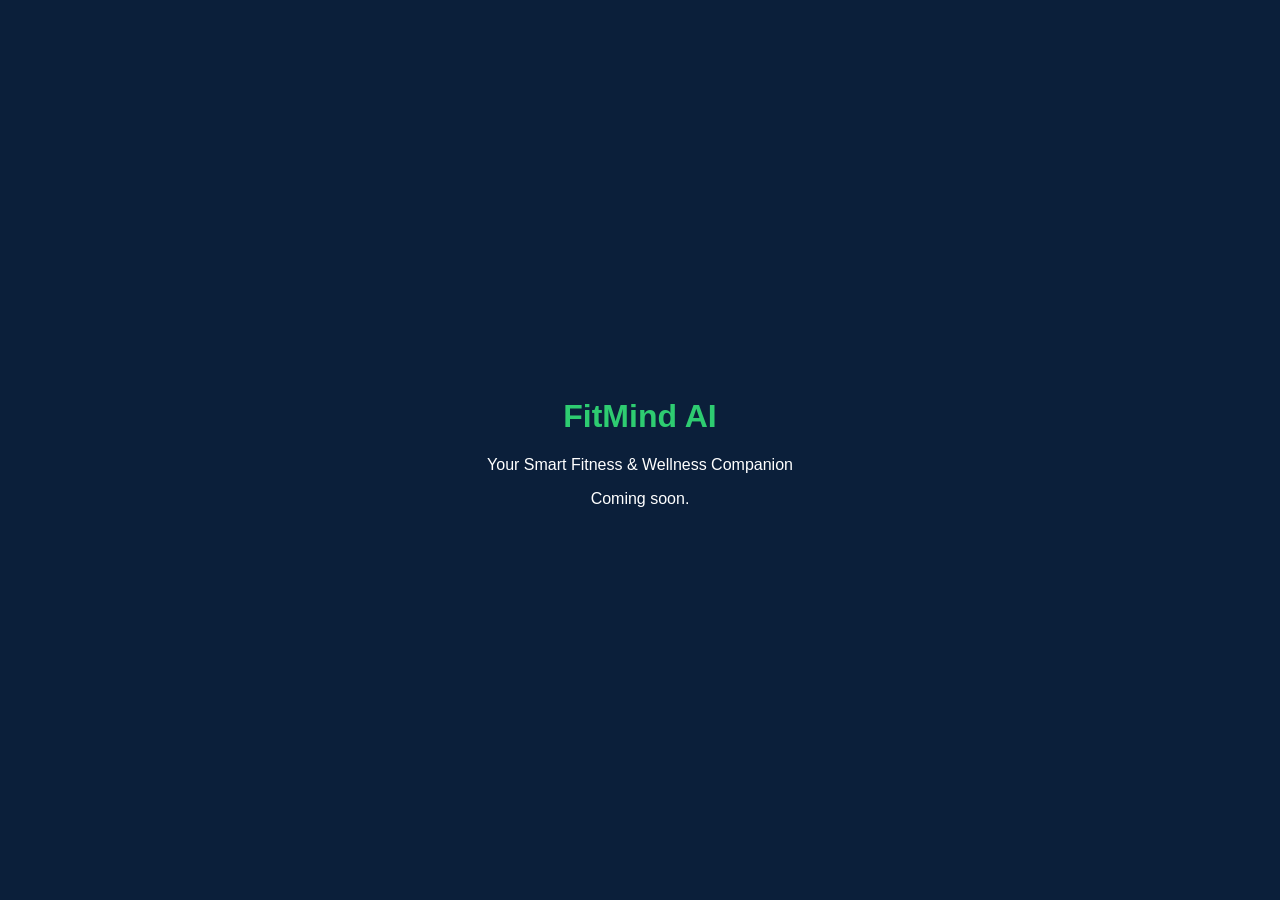
==== index.html @ f72f8e0f "Create index.html" ====
<!DOCTYPE html>
<html lang="en">
<head>
  <meta charset="UTF-8">
  <meta name="viewport" content="width=device-width, initial-scale=1">
  <title>FitMind AI</title>
  <style>
    body { margin:0; font-family:Arial,sans-serif; background:#0b1f3a; color:#fff;
           display:flex; min-height:100vh; align-items:center; justify-content:center; text-align:center; }
    h1 { color:#2ecc71; }
  </style>
</head>
<body>
  <main>
    <h1>FitMind AI</h1>
    <p>Your Smart Fitness &amp; Wellness Companion</p>
    <p>Coming soon.</p>
  </main>
</body>
</html>
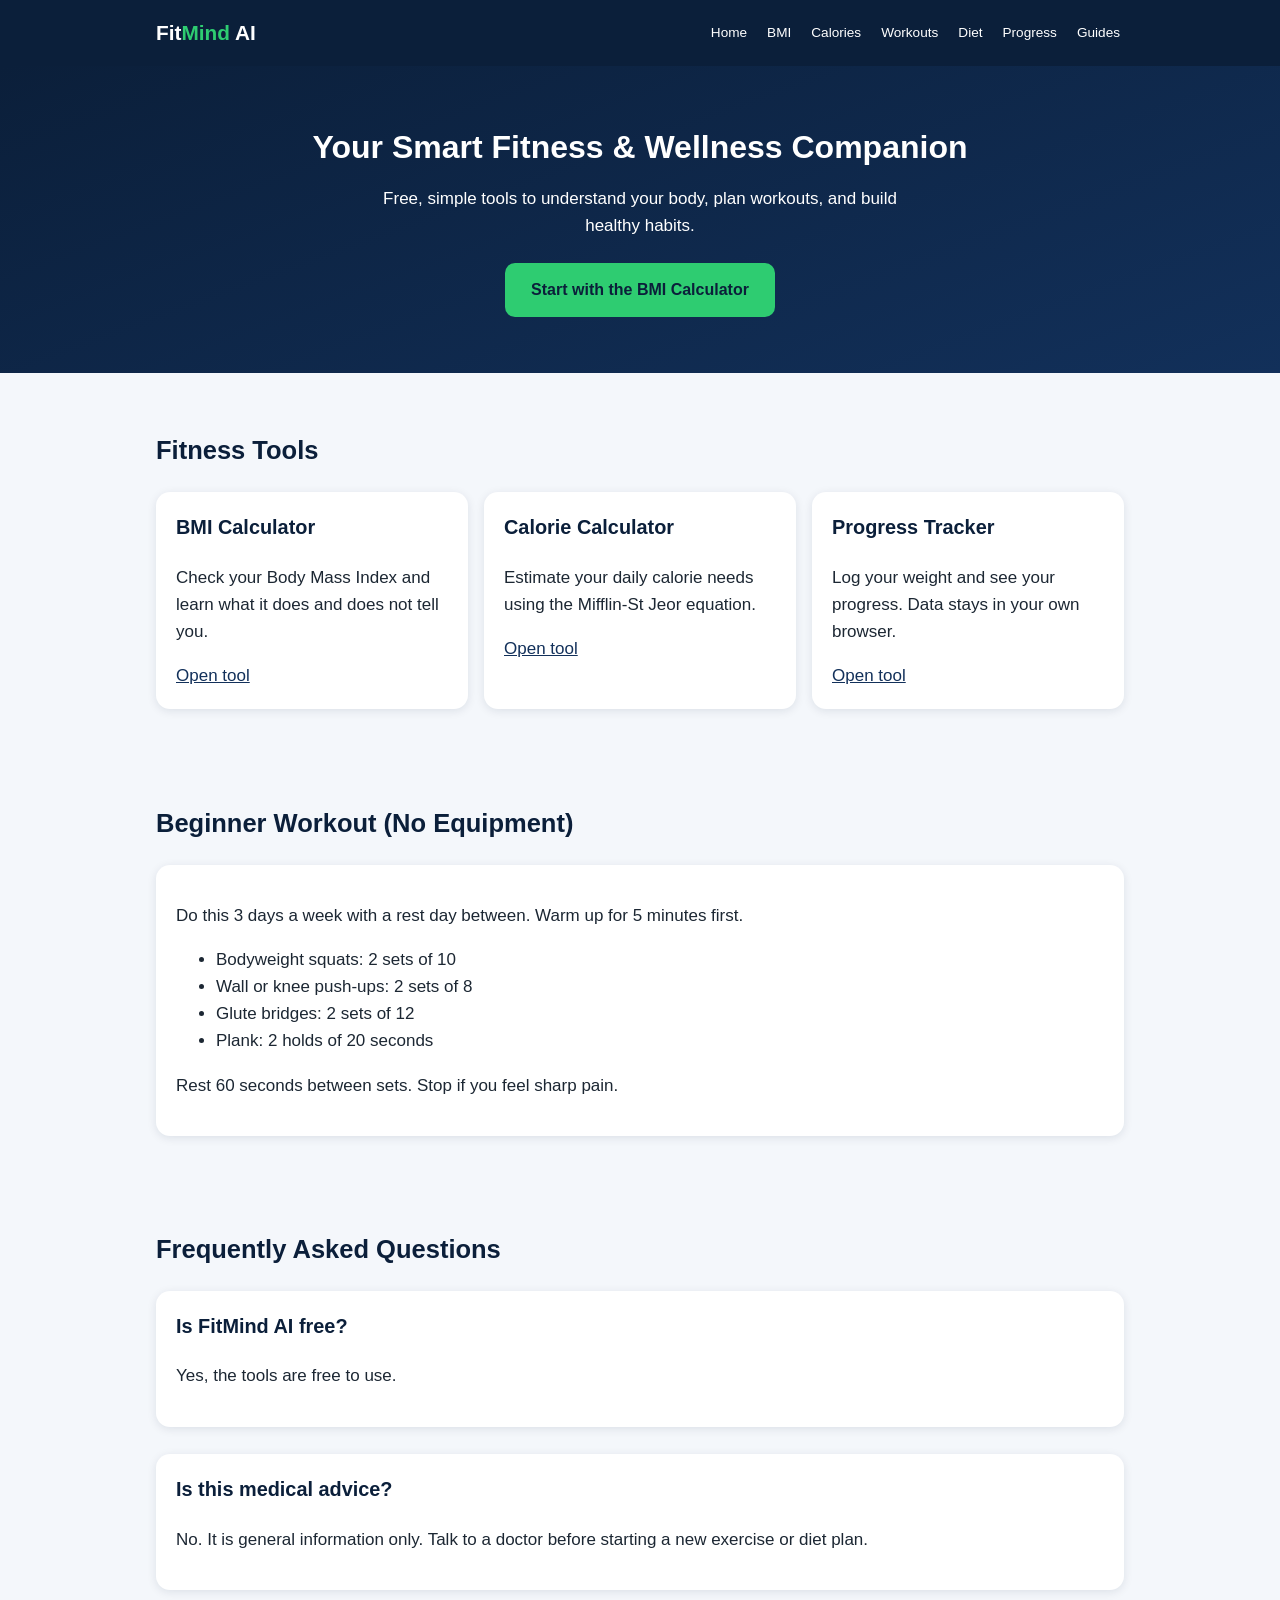
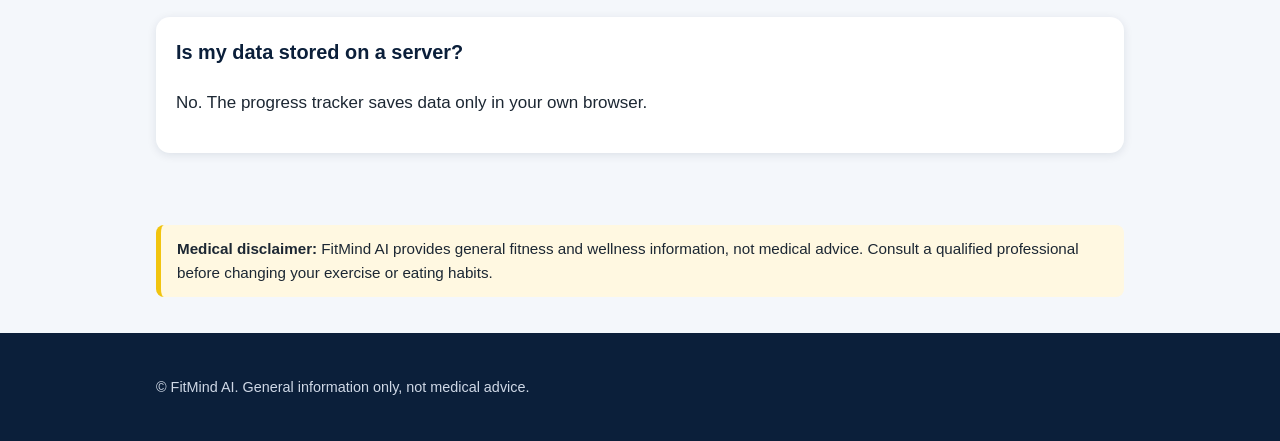
==== commit 54f230b5: "Update index.html" ====
--- a/index.html
+++ b/index.html
@@ -1,20 +1,96 @@
+
 <!DOCTYPE html>
 <html lang="en">
 <head>
   <meta charset="UTF-8">
   <meta name="viewport" content="width=device-width, initial-scale=1">
-  <title>FitMind AI</title>
-  <style>
-    body { margin:0; font-family:Arial,sans-serif; background:#0b1f3a; color:#fff;
-           display:flex; min-height:100vh; align-items:center; justify-content:center; text-align:center; }
-    h1 { color:#2ecc71; }
-  </style>
+  <title>FitMind AI - Your Smart Fitness &amp; Wellness Companion</title>
+  <meta name="description" content="Free fitness tools: BMI calculator, calorie calculator, workout and meal planning, and beginner-friendly fitness guides.">
+  <link rel="stylesheet" href="style.css">
 </head>
 <body>
-  <main>
-    <h1>FitMind AI</h1>
-    <p>Your Smart Fitness &amp; Wellness Companion</p>
-    <p>Coming soon.</p>
-  </main>
+<header>
+  <div class="container">
+    <div class="nav">
+      <a class="logo" href="index.html">Fit<span>Mind</span> AI</a>
+      <button id="menu-btn" aria-label="Open menu">&#9776;</button>
+      <nav id="menu">
+        <a href="index.html">Home</a>
+        <a href="bmi-calculator.html">BMI</a>
+        <a href="calorie-calculator.html">Calories</a>
+        <a href="workout-planner.html">Workouts</a>
+        <a href="diet-planner.html">Diet</a>
+        <a href="progress-tracker.html">Progress</a>
+        <a href="guides.html">Guides</a>
+      </nav>
+    </div>
+  </div>
+</header>
+
+<main>
+  <div class="hero">
+    <div class="container">
+      <h1>Your Smart Fitness &amp; Wellness Companion</h1>
+      <p>Free, simple tools to understand your body, plan workouts, and build healthy habits.</p>
+      <a class="btn" href="bmi-calculator.html">Start with the BMI Calculator</a>
+    </div>
+  </div>
+
+  <section>
+    <div class="container">
+      <h2>Fitness Tools</h2>
+      <div class="grid">
+        <div class="card"><h3>BMI Calculator</h3><p>Check your Body Mass Index and learn what it does and does not tell you.</p><a href="bmi-calculator.html">Open tool</a></div>
+        <div class="card"><h3>Calorie Calculator</h3><p>Estimate your daily calorie needs using the Mifflin-St Jeor equation.</p><a href="calorie-calculator.html">Open tool</a></div>
+        <div class="card"><h3>Progress Tracker</h3><p>Log your weight and see your progress. Data stays in your own browser.</p><a href="progress-tracker.html">Open tool</a></div>
+      </div>
+    </div>
+  </section>
+
+  <section>
+    <div class="container">
+      <h2>Beginner Workout (No Equipment)</h2>
+      <div class="card">
+        <p>Do this 3 days a week with a rest day between. Warm up for 5 minutes first.</p>
+        <ul>
+          <li>Bodyweight squats: 2 sets of 10</li>
+          <li>Wall or knee push-ups: 2 sets of 8</li>
+          <li>Glute bridges: 2 sets of 12</li>
+          <li>Plank: 2 holds of 20 seconds</li>
+        </ul>
+        <p>Rest 60 seconds between sets. Stop if you feel sharp pain.</p>
+      </div>
+    </div>
+  </section>
+
+  <section>
+    <div class="container">
+      <h2>Frequently Asked Questions</h2>
+      <div class="card"><h3>Is FitMind AI free?</h3><p>Yes, the tools are free to use.</p></div>
+      <br>
+      <div class="card"><h3>Is this medical advice?</h3><p>No. It is general information only. Talk to a doctor before starting a new exercise or diet plan.</p></div>
+      <br>
+      <div class="card"><h3>Is my data stored on a server?</h3><p>No. The progress tracker saves data only in your own browser.</p></div>
+    </div>
+  </section>
+
+  <section>
+    <div class="container">
+      <div class="disclaimer"><strong>Medical disclaimer:</strong> FitMind AI provides general fitness and wellness information, not medical advice. Consult a qualified professional before changing your exercise or eating habits.</div>
+    </div>
+  </section>
+</main>
+
+<footer>
+  <div class="container">
+    <p>&copy; FitMind AI. General information only, not medical advice.</p>
+  </div>
+</footer>
+
+<script>
+  document.getElementById('menu-btn').addEventListener('click', function () {
+    document.getElementById('menu').classList.toggle('open');
+  });
+</script>
 </body>
 </html>
--- a/style.css
+++ b/style.css
@@ -0,0 +1,38 @@
+/* FitMind AI - shared styles */
+:root { --navy:#0b1f3a; --navy2:#12305a; --green:#2ecc71; --white:#fff; --text:#1c2733; --bg:#f4f7fb; }
+* { box-sizing:border-box; }
+body { margin:0; font-family:Arial,Helvetica,sans-serif; background:var(--bg); color:var(--text); line-height:1.6; font-size:17px; }
+a { color:var(--navy2); }
+.container { max-width:1000px; margin:0 auto; padding:0 16px; }
+
+header { background:var(--navy); position:sticky; top:0; z-index:10; }
+.nav { display:flex; align-items:center; justify-content:space-between; padding:12px 0; }
+.logo { color:var(--white); font-weight:bold; font-size:1.3rem; text-decoration:none; }
+.logo span { color:var(--green); }
+#menu-btn { background:none; border:2px solid var(--green); color:var(--white); font-size:1.3rem; padding:4px 12px; border-radius:8px; }
+#menu { display:none; flex-direction:column; padding-bottom:12px; }
+#menu.open { display:flex; }
+#menu a { color:var(--white); text-decoration:none; padding:10px 4px; border-bottom:1px solid var(--navy2); }
+
+.hero { background:linear-gradient(160deg,var(--navy),var(--navy2)); color:var(--white); text-align:center; padding:56px 0; }
+.hero h1 { font-size:2rem; margin:0 0 12px; }
+.hero p { max-width:560px; margin:0 auto 24px; }
+.btn { display:inline-block; background:var(--green); color:var(--navy); font-weight:bold; padding:14px 26px; border-radius:10px; text-decoration:none; border:0; font-size:1rem; }
+
+section { padding:36px 0; }
+h2 { color:var(--navy); }
+.grid { display:grid; gap:16px; grid-template-columns:1fr; }
+.card { background:var(--white); border-radius:14px; padding:20px; box-shadow:0 2px 10px rgba(11,31,58,.1); }
+.card h3 { margin-top:0; color:var(--navy); }
+
+.disclaimer { background:#fff8e1; border-left:5px solid #f1c40f; padding:12px 16px; border-radius:8px; font-size:.95rem; }
+footer { background:var(--navy); color:#cfd8e6; padding:28px 0; font-size:.9rem; }
+footer a { color:var(--green); }
+
+@media (min-width:700px) {
+  .grid { grid-template-columns:repeat(3,1fr); }
+  #menu-btn { display:none; }
+  #menu { display:flex; flex-direction:row; gap:12px; padding:0; }
+  #menu a { border:0; font-size:.85rem; }
+  .nav { flex-wrap:wrap; }
+}
